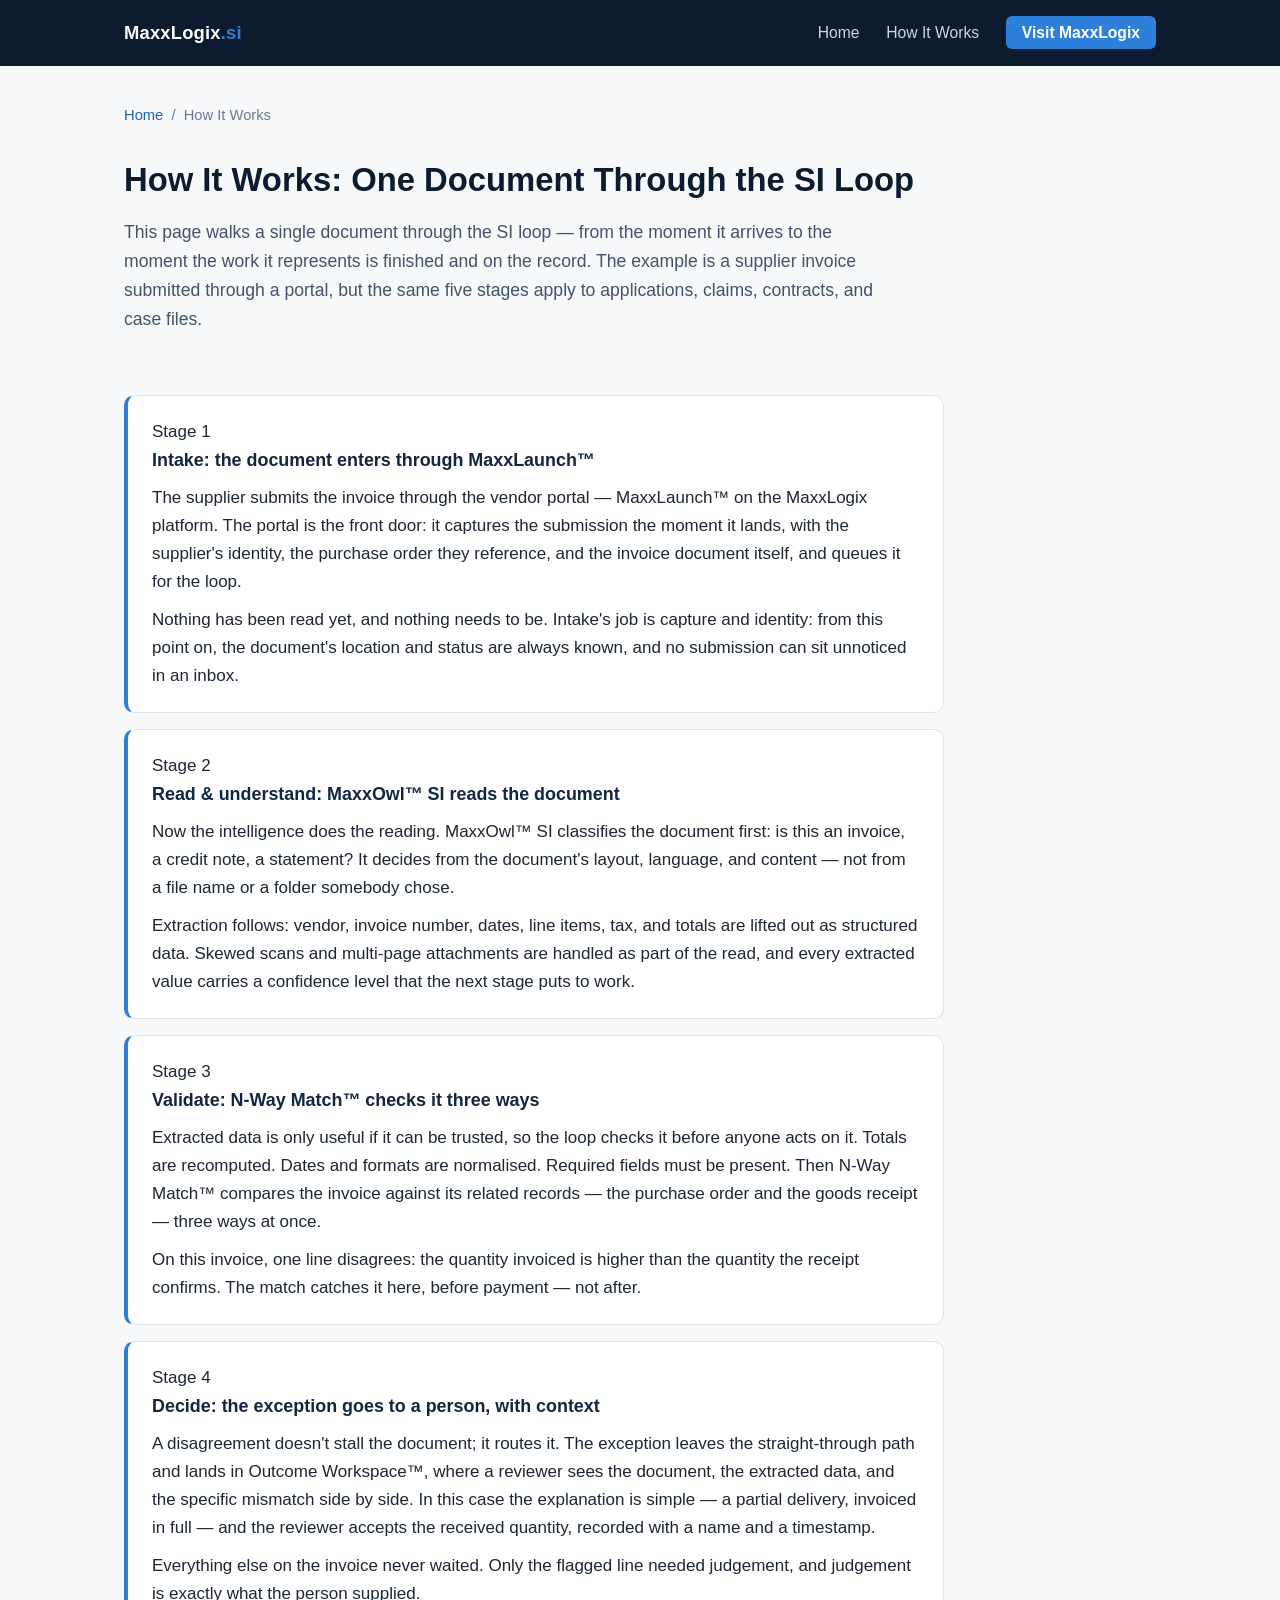
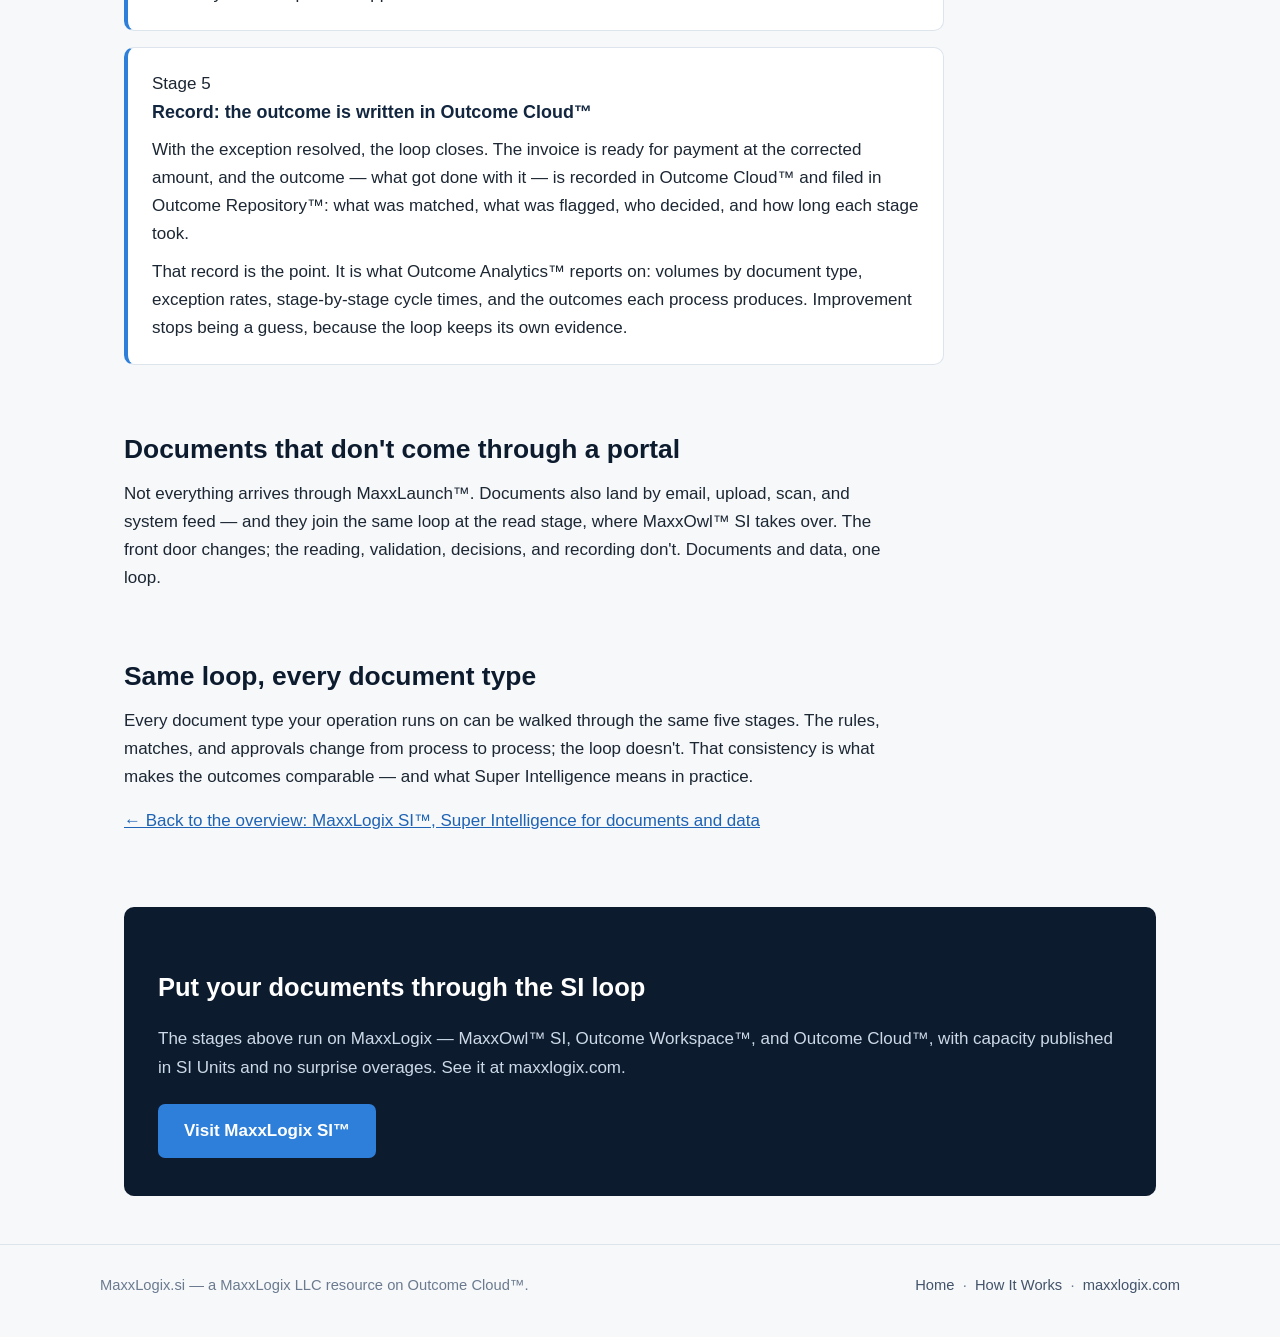
==== how-it-works.html @ 45a86e72 "Add files via upload" ====
<!DOCTYPE html>
<html lang="en">
<head>
<meta charset="UTF-8">
<meta name="viewport" content="width=device-width, initial-scale=1.0">
<title>How It Works: One Document Through the SI Loop, Stage by Stage | MaxxLogix.si</title>
<meta name="description" content="A stage-by-stage walk-through of MaxxLogix SI&trade;: a document enters through MaxxLaunch&trade;, is read by MaxxOwl&trade; SI, validated by N-Way Match&trade;, decided in Outcome Workspace&trade;, and recorded in Outcome Cloud&trade;.">
<link rel="canonical" href="https://maxxlogix.si/how-it-works.html">
<meta property="og:type" content="article">
<meta property="og:site_name" content="MaxxLogix.si">
<meta property="og:title" content="How It Works: One Document Through the SI Loop, Stage by Stage">
<meta property="og:description" content="Follow one supplier invoice through the SI loop — portal intake, reading and extraction, multi-way validation, a human exception, and a recorded outcome.">
<meta property="og:url" content="https://maxxlogix.si/how-it-works.html">
<meta name="twitter:card" content="summary">
<link rel="stylesheet" href="style.css">
</head>
<body>

<header class="site-header">
  <div class="header-inner">
    <a class="wordmark" href="index.html">MaxxLogix<span>.si</span></a>
    <nav class="main-nav">
      <a href="index.html">Home</a>
      <a href="how-it-works.html">How It Works</a>
      <a class="nav-cta" href="https://maxxlogix.com/maxxlogix-si/">Visit MaxxLogix</a>
    </nav>
  </div>
</header>

<main>

  <p class="crumb"><a href="index.html">Home</a> &nbsp;/&nbsp; How It Works</p>

  <div class="page-head">
    <h1>How It Works: One Document Through the SI Loop</h1>
    <p class="lede">This page walks a single document through the SI loop — from the moment it arrives to the moment the work it represents is finished and on the record. The example is a supplier invoice submitted through a portal, but the same five stages apply to applications, claims, contracts, and case files.</p>
  </div>

  <section>
    <div class="stage-list">

      <div class="stage-block">
        <span class="step">Stage 1</span>
        <h3>Intake: the document enters through MaxxLaunch&trade;</h3>
        <p>The supplier submits the invoice through the vendor portal — MaxxLaunch&trade; on the MaxxLogix platform. The portal is the front door: it captures the submission the moment it lands, with the supplier's identity, the purchase order they reference, and the invoice document itself, and queues it for the loop.</p>
        <p>Nothing has been read yet, and nothing needs to be. Intake's job is capture and identity: from this point on, the document's location and status are always known, and no submission can sit unnoticed in an inbox.</p>
      </div>

      <div class="stage-block">
        <span class="step">Stage 2</span>
        <h3>Read &amp; understand: MaxxOwl&trade; SI reads the document</h3>
        <p>Now the intelligence does the reading. MaxxOwl&trade; SI classifies the document first: is this an invoice, a credit note, a statement? It decides from the document's layout, language, and content — not from a file name or a folder somebody chose.</p>
        <p>Extraction follows: vendor, invoice number, dates, line items, tax, and totals are lifted out as structured data. Skewed scans and multi-page attachments are handled as part of the read, and every extracted value carries a confidence level that the next stage puts to work.</p>
      </div>

      <div class="stage-block">
        <span class="step">Stage 3</span>
        <h3>Validate: N-Way Match&trade; checks it three ways</h3>
        <p>Extracted data is only useful if it can be trusted, so the loop checks it before anyone acts on it. Totals are recomputed. Dates and formats are normalised. Required fields must be present. Then N-Way Match&trade; compares the invoice against its related records — the purchase order and the goods receipt — three ways at once.</p>
        <p>On this invoice, one line disagrees: the quantity invoiced is higher than the quantity the receipt confirms. The match catches it here, before payment — not after.</p>
      </div>

      <div class="stage-block">
        <span class="step">Stage 4</span>
        <h3>Decide: the exception goes to a person, with context</h3>
        <p>A disagreement doesn't stall the document; it routes it. The exception leaves the straight-through path and lands in Outcome Workspace&trade;, where a reviewer sees the document, the extracted data, and the specific mismatch side by side. In this case the explanation is simple — a partial delivery, invoiced in full — and the reviewer accepts the received quantity, recorded with a name and a timestamp.</p>
        <p>Everything else on the invoice never waited. Only the flagged line needed judgement, and judgement is exactly what the person supplied.</p>
      </div>

      <div class="stage-block">
        <span class="step">Stage 5</span>
        <h3>Record: the outcome is written in Outcome Cloud&trade;</h3>
        <p>With the exception resolved, the loop closes. The invoice is ready for payment at the corrected amount, and the outcome — what got done with it — is recorded in Outcome Cloud&trade; and filed in Outcome Repository&trade;: what was matched, what was flagged, who decided, and how long each stage took.</p>
        <p>That record is the point. It is what Outcome Analytics&trade; reports on: volumes by document type, exception rates, stage-by-stage cycle times, and the outcomes each process produces. Improvement stops being a guess, because the loop keeps its own evidence.</p>
      </div>

    </div>
  </section>

  <section>
    <h2>Documents that don't come through a portal</h2>
    <p class="narrow">Not everything arrives through MaxxLaunch&trade;. Documents also land by email, upload, scan, and system feed — and they join the same loop at the read stage, where MaxxOwl&trade; SI takes over. The front door changes; the reading, validation, decisions, and recording don't. Documents and data, one loop.</p>
  </section>

  <section>
    <h2>Same loop, every document type</h2>
    <p class="narrow">Every document type your operation runs on can be walked through the same five stages. The rules, matches, and approvals change from process to process; the loop doesn't. That consistency is what makes the outcomes comparable — and what Super Intelligence means in practice.</p>
    <p class="narrow"><a href="index.html">&larr; Back to the overview: MaxxLogix SI&trade;, Super Intelligence for documents and data</a></p>
  </section>

  <div class="cta-band">
    <h2>Put your documents through the SI loop</h2>
    <p>The stages above run on MaxxLogix — MaxxOwl&trade; SI, Outcome Workspace&trade;, and Outcome Cloud&trade;, with capacity published in SI Units and no surprise overages. See it at maxxlogix.com.</p>
    <a class="btn" href="https://maxxlogix.com/maxxlogix-si/">Visit MaxxLogix SI&trade;</a>
  </div>

</main>

<footer class="site-footer">
  <div class="footer-inner">
    <span>MaxxLogix.si — a MaxxLogix LLC resource on Outcome Cloud&trade;.</span>
    <span><a href="index.html">Home</a> &nbsp;·&nbsp; <a href="how-it-works.html">How It Works</a> &nbsp;·&nbsp; <a href="https://maxxlogix.com">maxxlogix.com</a></span>
  </div>
</footer>

</body>
</html>
---- style.css ----
/* MaxxLogix.si — microsite styles
   Palette: deep navy / slate with a single steel-blue accent.
   No external assets. System font stack only. */

:root {
  --navy: #0d1b2e;
  --navy-2: #12263f;
  --slate: #43536a;
  --slate-light: #6b7a8f;
  --ink: #1c2733;
  --bg: #f6f8fa;
  --card: #ffffff;
  --line: #dde4ec;
  --accent: #2e7fd9;
  --accent-dark: #1f63b4;
  --radius: 10px;
}

* { box-sizing: border-box; }

html { scroll-behavior: smooth; }

body {
  margin: 0;
  font-family: -apple-system, BlinkMacSystemFont, "Segoe UI", Roboto,
    "Helvetica Neue", Arial, sans-serif;
  color: var(--ink);
  background: var(--bg);
  line-height: 1.65;
  font-size: 17px;
}

a { color: var(--accent-dark); }
a:hover { color: var(--accent); }

/* ---------- Header ---------- */
.site-header {
  background: var(--navy);
  color: #fff;
}
.header-inner {
  max-width: 1080px;
  margin: 0 auto;
  padding: 18px 24px;
  display: flex;
  flex-wrap: wrap;
  align-items: center;
  justify-content: space-between;
  gap: 12px;
}
.wordmark {
  color: #fff;
  text-decoration: none;
  font-weight: 700;
  font-size: 1.15rem;
  letter-spacing: 0.01em;
}
.wordmark span { color: var(--accent); }
.main-nav a {
  color: #c9d6e6;
  text-decoration: none;
  margin-left: 22px;
  font-size: 0.98rem;
}
.main-nav a:hover { color: #fff; }
.main-nav a.nav-cta {
  background: var(--accent);
  color: #fff;
  padding: 8px 16px;
  border-radius: 6px;
  font-weight: 600;
}
.main-nav a.nav-cta:hover { background: var(--accent-dark); }

/* ---------- Hero ---------- */
.hero {
  background: linear-gradient(160deg, var(--navy) 0%, var(--navy-2) 70%, #1a3a5c 100%);
  color: #fff;
  padding: 64px 24px 72px;
}
.hero-inner { max-width: 820px; margin: 0 auto; }
.hero .eyebrow {
  text-transform: uppercase;
  letter-spacing: 0.14em;
  font-size: 0.78rem;
  font-weight: 700;
  color: #8fc1f2;
  margin: 0 0 14px;
}
.hero h1 {
  font-size: 2.45rem;
  line-height: 1.18;
  margin: 0 0 18px;
  font-weight: 750;
}
.hero p.lede {
  font-size: 1.16rem;
  color: #d7e3f0;
  margin: 0 0 28px;
  max-width: 680px;
}
.btn {
  display: inline-block;
  background: var(--accent);
  color: #fff;
  text-decoration: none;
  font-weight: 600;
  padding: 13px 26px;
  border-radius: 7px;
  margin-right: 12px;
}
.btn:hover { background: var(--accent-dark); color: #fff; }
.btn.ghost {
  background: transparent;
  border: 1px solid #7d97b5;
  color: #e6eef7;
}
.btn.ghost:hover { border-color: #fff; color: #fff; }

/* ---------- Layout ---------- */
main { max-width: 1080px; margin: 0 auto; padding: 0 24px; }
section { padding: 44px 0 8px; }
section h2 {
  font-size: 1.65rem;
  line-height: 1.25;
  color: var(--navy);
  margin: 0 0 14px;
}
section h3 { color: var(--navy-2); margin: 0 0 8px; font-size: 1.12rem; }
section p { max-width: 780px; margin: 0 0 16px; }
.narrow { max-width: 780px; }

/* ---------- Stage / card grids ---------- */
.grid {
  display: grid;
  grid-template-columns: repeat(auto-fit, minmax(230px, 1fr));
  gap: 18px;
  margin: 22px 0 10px;
}
.card {
  background: var(--card);
  border: 1px solid var(--line);
  border-radius: var(--radius);
  padding: 22px 20px;
}
.card .step {
  display: inline-block;
  font-size: 0.75rem;
  font-weight: 700;
  letter-spacing: 0.1em;
  text-transform: uppercase;
  color: var(--accent-dark);
  background: #e8f1fb;
  border-radius: 20px;
  padding: 3px 11px;
  margin-bottom: 10px;
}
.card p { margin: 0; font-size: 0.98rem; color: var(--slate); }
.card h3 { margin-bottom: 6px; }
.card a { font-weight: 600; text-decoration: none; }
.card a:hover { text-decoration: underline; }

/* ---------- Deep-dive stage list (how it works) ---------- */
.stage-list { max-width: 820px; }
.stage-block {
  background: var(--card);
  border: 1px solid var(--line);
  border-left: 4px solid var(--accent);
  border-radius: var(--radius);
  padding: 22px 24px;
  margin-bottom: 16px;
}
.stage-block p { margin: 0 0 10px; }
.stage-block p:last-child { margin-bottom: 0; }

/* ---------- FAQ ---------- */
.faq-item {
  background: var(--card);
  border: 1px solid var(--line);
  border-radius: var(--radius);
  padding: 20px 22px;
  margin-bottom: 14px;
  max-width: 820px;
}
.faq-item h3 { margin-bottom: 6px; }
.faq-item p { margin: 0; color: var(--slate); }

/* ---------- CTA band ---------- */
.cta-band {
  background: var(--navy);
  color: #fff;
  border-radius: var(--radius);
  padding: 38px 34px;
  margin: 48px 0;
  text-align: left;
}
.cta-band h2 { color: #fff; margin-bottom: 10px; }
.cta-band p { color: #ccd9e8; margin-bottom: 22px; }

/* ---------- Footer ---------- */
.site-footer {
  border-top: 1px solid var(--line);
  margin-top: 24px;
  padding: 28px 24px 40px;
  color: var(--slate-light);
  font-size: 0.92rem;
}
.footer-inner {
  max-width: 1080px;
  margin: 0 auto;
  display: flex;
  flex-wrap: wrap;
  gap: 10px 28px;
  justify-content: space-between;
}
.site-footer a { color: var(--slate); text-decoration: none; }
.site-footer a:hover { text-decoration: underline; }

/* ---------- Breadcrumb (subpage) ---------- */
.crumb { padding: 22px 0 0; font-size: 0.92rem; color: var(--slate-light); }
.crumb a { text-decoration: none; }
.crumb a:hover { text-decoration: underline; }
.page-head { padding-top: 18px; }
.page-head h1 { font-size: 2.05rem; color: var(--navy); line-height: 1.22; margin: 0 0 12px; }
.page-head p.lede { font-size: 1.1rem; color: var(--slate); max-width: 760px; }

/* ---------- Responsive ---------- */
@media (max-width: 640px) {
  body { font-size: 16px; }
  .hero { padding: 44px 20px 52px; }
  .hero h1 { font-size: 1.85rem; }
  .page-head h1 { font-size: 1.6rem; }
  section h2 { font-size: 1.4rem; }
  .main-nav a { margin-left: 14px; }
  .btn { display: block; text-align: center; margin: 0 0 10px; }
  .cta-band { padding: 28px 22px; }
}
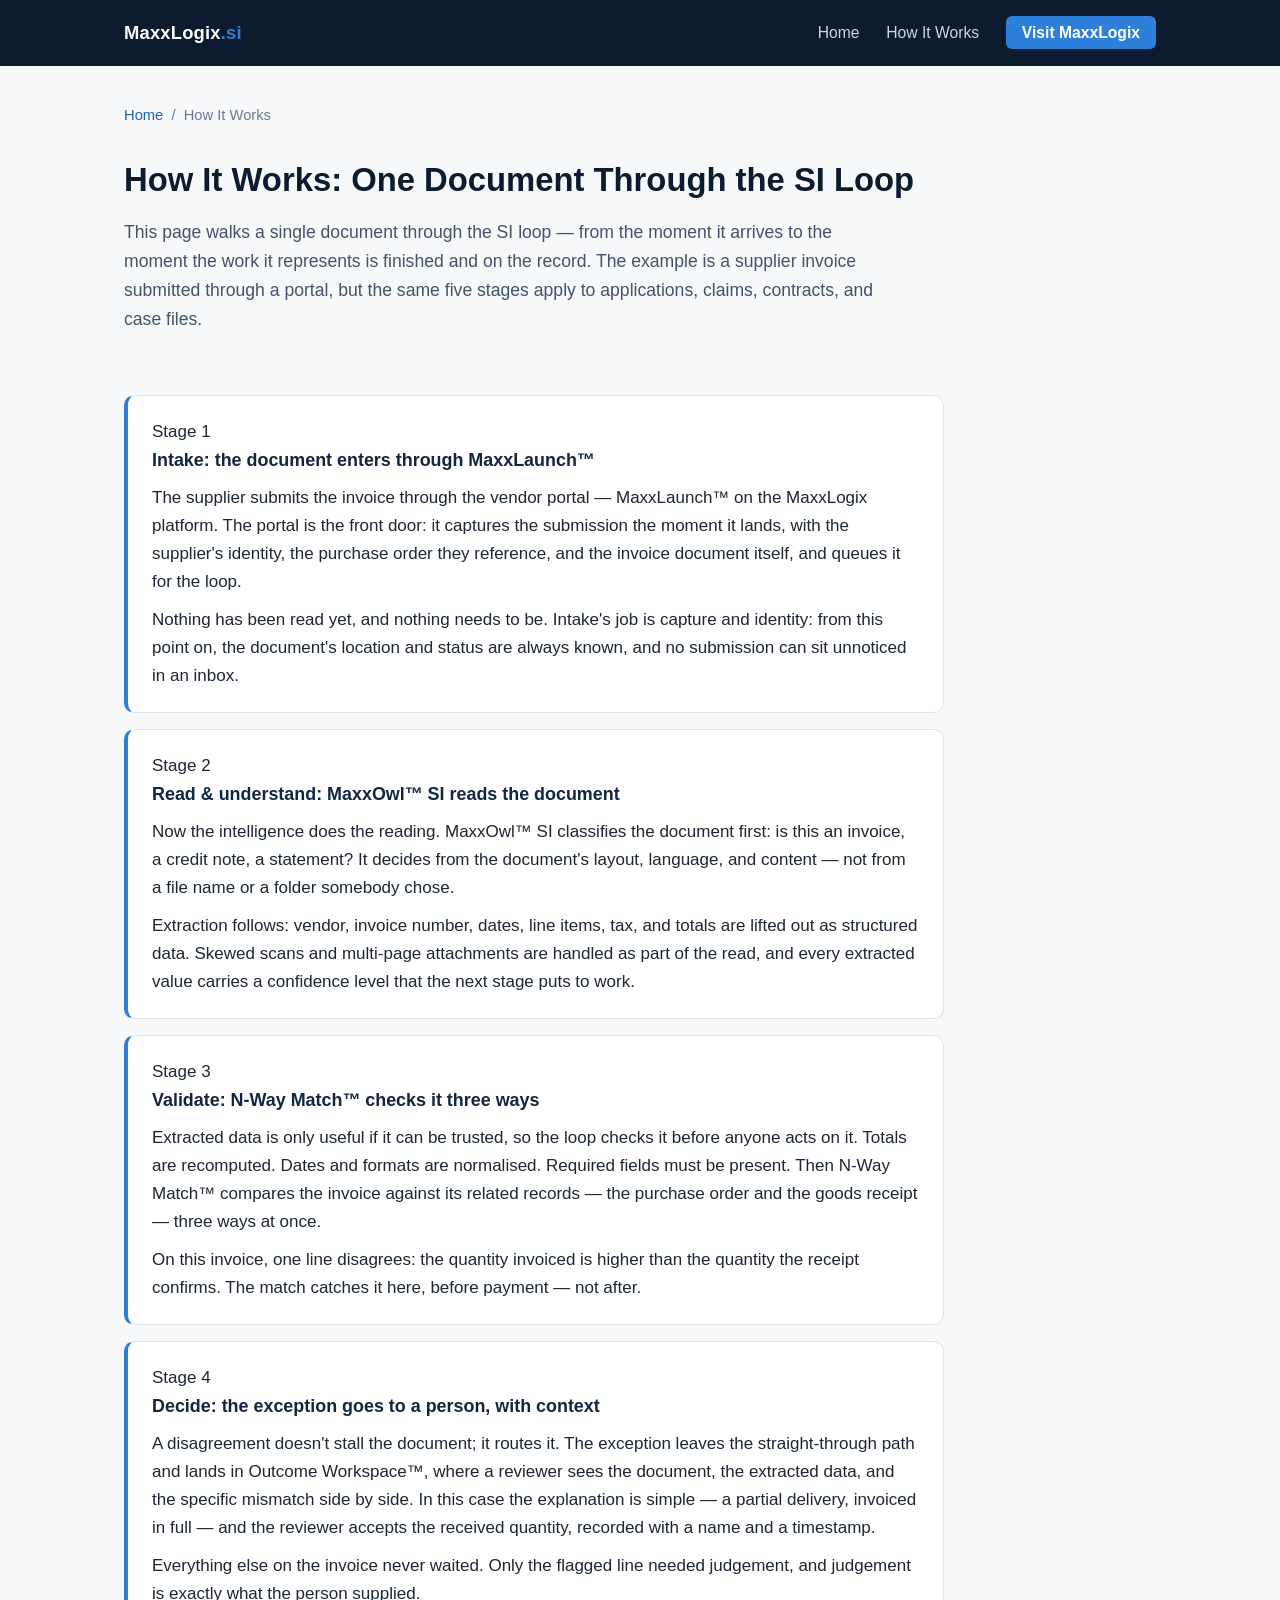
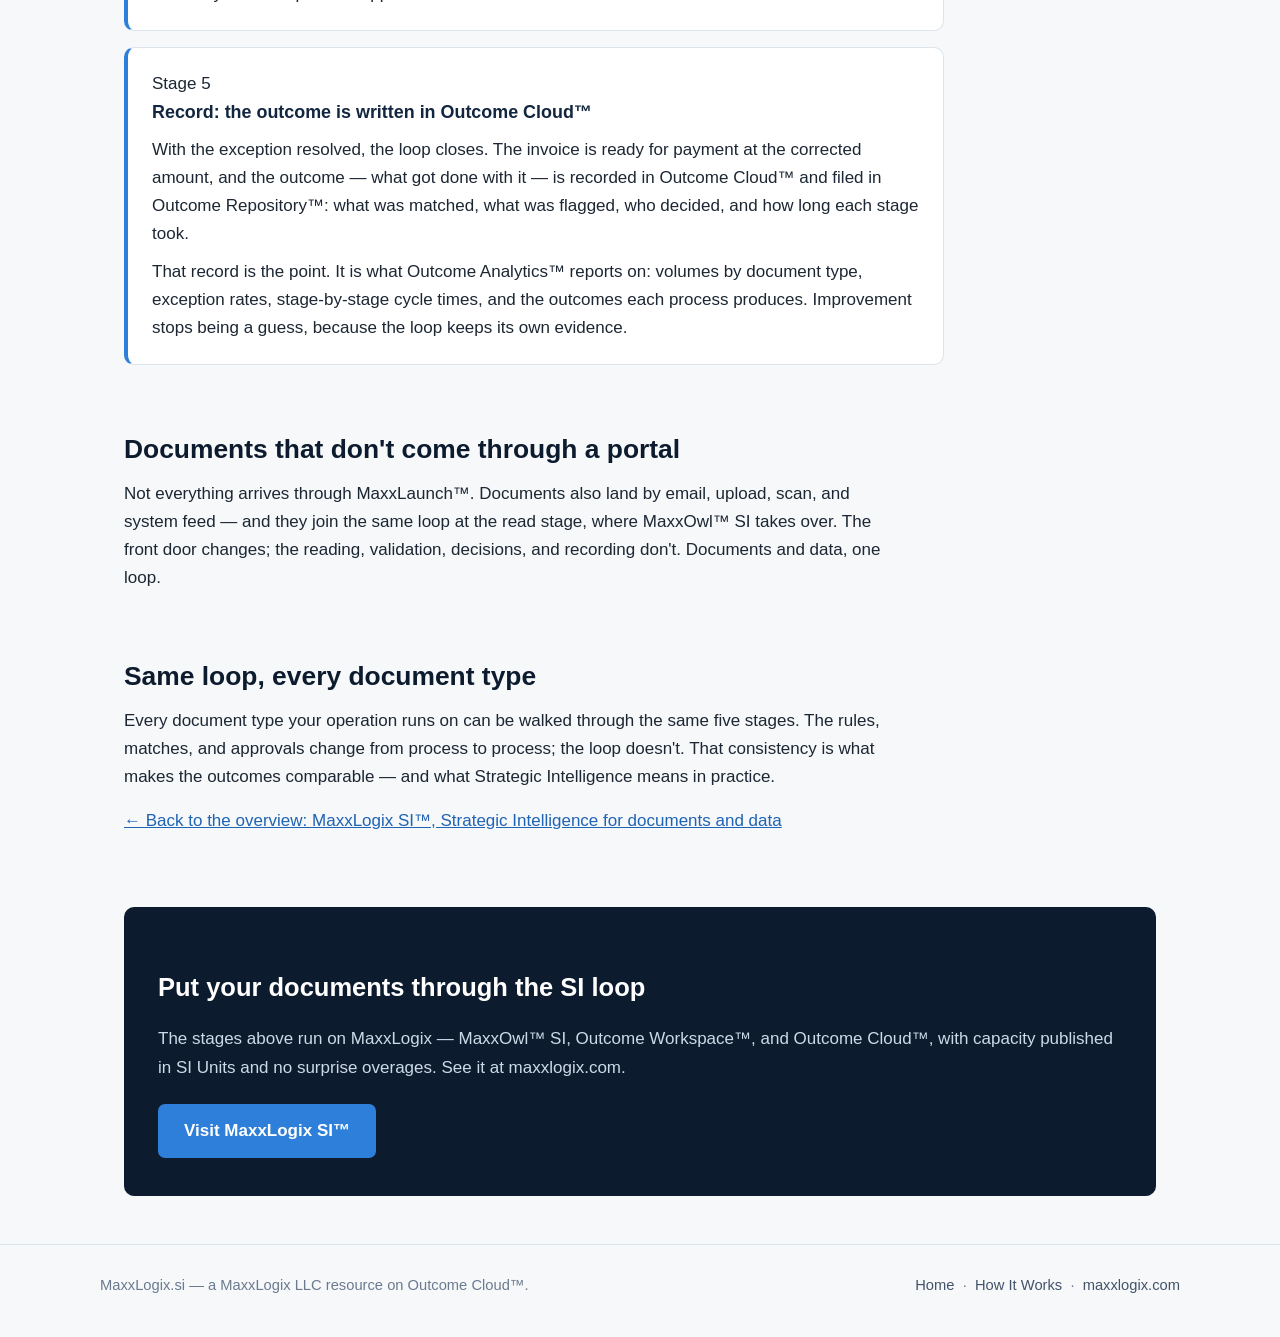
==== commit ad426b83: "Hero refresh: bold hero redesign (approved 2026-11-17)" ====
--- a/how-it-works.html
+++ b/how-it-works.html
@@ -84,8 +84,8 @@
 
   <section>
     <h2>Same loop, every document type</h2>
-    <p class="narrow">Every document type your operation runs on can be walked through the same five stages. The rules, matches, and approvals change from process to process; the loop doesn't. That consistency is what makes the outcomes comparable — and what Super Intelligence means in practice.</p>
-    <p class="narrow"><a href="index.html">&larr; Back to the overview: MaxxLogix SI&trade;, Super Intelligence for documents and data</a></p>
+    <p class="narrow">Every document type your operation runs on can be walked through the same five stages. The rules, matches, and approvals change from process to process; the loop doesn't. That consistency is what makes the outcomes comparable — and what Strategic Intelligence means in practice.</p>
+    <p class="narrow"><a href="index.html">&larr; Back to the overview: MaxxLogix SI&trade;, Strategic Intelligence for documents and data</a></p>
   </section>
 
   <div class="cta-band">
